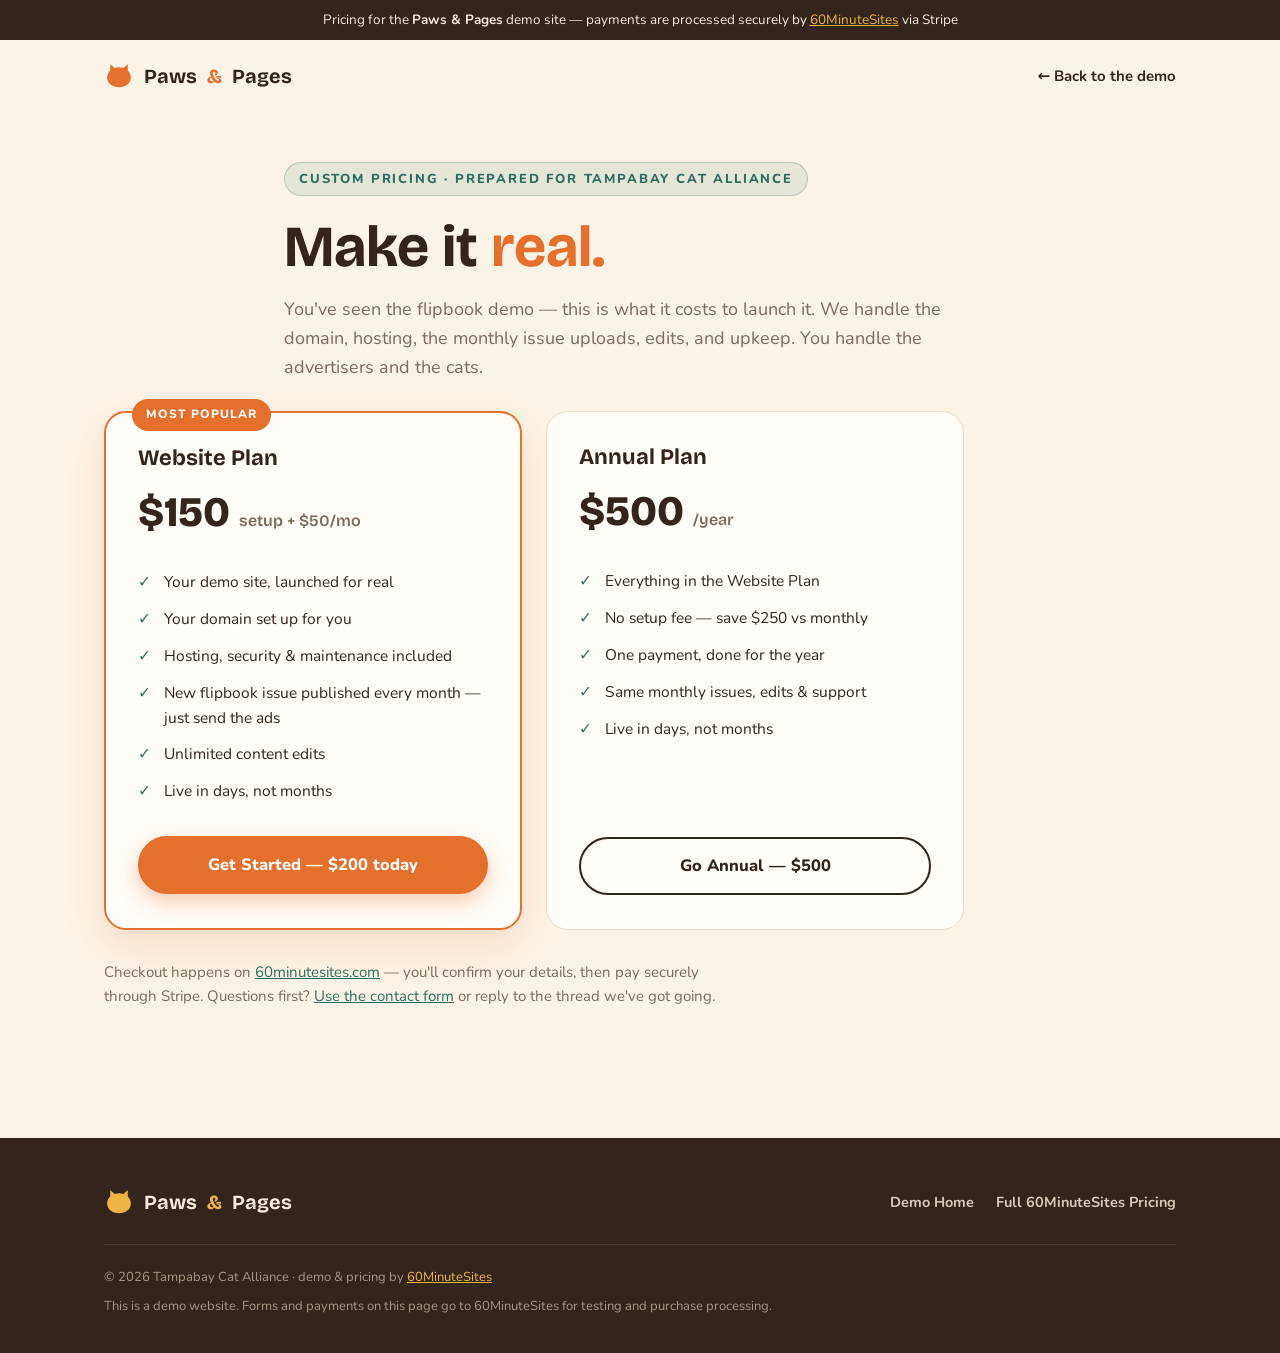
==== pricing.html @ 7be817d6 "Paws & Pages demo site — interactive 3D flipbook for TB Cat Alliance Co-Authored-By: Claude Fable 5 " ====
<!DOCTYPE html>
<html lang="en">
<head>
  <meta charset="UTF-8">
  <meta name="viewport" content="width=device-width, initial-scale=1.0">
  <title>Website Pricing — Paws &amp; Pages / Tampabay Cat Alliance</title>
  <meta name="description" content="Custom website pricing for the Paws & Pages community flipbook, built by 60MinuteSites.">
  <meta name="robots" content="noindex">
  <link rel="icon" href="data:image/svg+xml,%3Csvg xmlns='http://www.w3.org/2000/svg' viewBox='0 0 24 24'%3E%3Cpath fill='%23E5702E' d='M5 2.5 8.5 5.6C9.6 5.2 10.8 5 12 5s2.4.2 3.5.6L19 2.5v5c1.6 1.6 2.5 3.6 2.5 5.7C21.5 17.9 17.2 21 12 21S2.5 17.9 2.5 13.2c0-2.1.9-4.1 2.5-5.7z'/%3E%3C/svg%3E">
  <link rel="preconnect" href="https://fonts.googleapis.com">
  <link rel="preconnect" href="https://fonts.gstatic.com" crossorigin>
  <link href="https://fonts.googleapis.com/css2?family=Bricolage+Grotesque:wght@500;600;700;800&family=Nunito:ital,wght@0,400;0,600;0,700;0,800;1,400&display=swap" rel="stylesheet">
  <link rel="stylesheet" href="assets/style.css">
</head>
<body>

  <div class="demo-bar">
    Pricing for the <strong>Paws &amp; Pages</strong> demo site — payments are processed securely by <a href="https://60minutesites.com" target="_blank" rel="noopener">60MinuteSites</a> via Stripe
  </div>

  <div class="wrap">
    <nav>
      <a class="nav-logo" href="index.html">
        <svg class="cat" viewBox="0 0 24 24" aria-hidden="true"><path d="M5 2.5 8.5 5.6C9.6 5.2 10.8 5 12 5s2.4.2 3.5.6L19 2.5v5c1.6 1.6 2.5 3.6 2.5 5.7C21.5 17.9 17.2 21 12 21S2.5 17.9 2.5 13.2c0-2.1.9-4.1 2.5-5.7z"/></svg>
        Paws <em>&amp;</em> Pages
      </a>
      <div class="nav-links">
        <a href="index.html">← Back to the demo</a>
      </div>
    </nav>
  </div>

  <header class="wrap pricing-hero">
    <div class="eyebrow">Custom Pricing · Prepared for Tampabay Cat Alliance</div>
    <h1>Make it <em>real.</em></h1>
    <p>You've seen the flipbook demo — this is what it costs to launch it. We handle the domain, hosting, the monthly issue uploads, edits, and upkeep. You handle the advertisers and the cats.</p>
  </header>

  <div class="wrap" style="padding-bottom: 40px;">
    <div class="plans">
      <div class="plan featured">
        <div class="flag">Most Popular</div>
        <h3>Website Plan</h3>
        <div class="price">$150 <small>setup + $50/mo</small></div>
        <ul>
          <li>Your demo site, launched for real</li>
          <li>Your domain set up for you</li>
          <li>Hosting, security &amp; maintenance included</li>
          <li>New flipbook issue published every month — just send the ads</li>
          <li>Unlimited content edits</li>
          <li>Live in days, not months</li>
        </ul>
        <a class="btn btn-solid btn-lg" href="https://60minutesites.com/checkout-information.html?plan=monthly">Get Started — $200 today</a>
      </div>
      <div class="plan">
        <h3>Annual Plan</h3>
        <div class="price">$500 <small>/year</small></div>
        <ul>
          <li>Everything in the Website Plan</li>
          <li>No setup fee — save $250 vs monthly</li>
          <li>One payment, done for the year</li>
          <li>Same monthly issues, edits &amp; support</li>
          <li>Live in days, not months</li>
        </ul>
        <a class="btn btn-ghost btn-lg" href="https://60minutesites.com/checkout-information.html?plan=annual">Go Annual — $500</a>
      </div>
    </div>

    <p class="pricing-note">
      Checkout happens on <a href="https://60minutesites.com" target="_blank" rel="noopener">60minutesites.com</a> — you'll confirm your details, then pay securely through Stripe. Questions first? <a href="index.html#contact">Use the contact form</a> or reply to the thread we've got going.
    </p>
  </div>

  <footer>
    <div class="wrap">
      <div class="footer-grid">
        <a class="nav-logo" href="index.html">
          <svg class="cat" viewBox="0 0 24 24" aria-hidden="true"><path d="M5 2.5 8.5 5.6C9.6 5.2 10.8 5 12 5s2.4.2 3.5.6L19 2.5v5c1.6 1.6 2.5 3.6 2.5 5.7C21.5 17.9 17.2 21 12 21S2.5 17.9 2.5 13.2c0-2.1.9-4.1 2.5-5.7z"/></svg>
          Paws <em>&amp;</em> Pages
        </a>
        <div class="footer-links">
          <a href="index.html">Demo Home</a>
          <a href="https://60minutesites.com/pricing.html" target="_blank" rel="noopener">Full 60MinuteSites Pricing</a>
        </div>
      </div>
      <div class="footer-legal">
        <p>© 2026 Tampabay Cat Alliance · demo &amp; pricing by <a href="https://60minutesites.com" target="_blank" rel="noopener">60MinuteSites</a></p>
        <p style="margin-top:8px;">This is a demo website. Forms and payments on this page go to 60MinuteSites for testing and purchase processing.</p>
      </div>
    </div>
  </footer>

</body>
</html>
---- assets/style.css ----
/* ============================================================
   Paws & Pages — Tampabay Cat Alliance community flipbook
   Demo site by 60MinuteSites
   ============================================================ */

:root {
  --cream: #FBF3E6;
  --paper: #FFFDF8;
  --ink: #33241C;
  --muted: #7C6A5D;
  --orange: #E5702E;
  --orange-deep: #C4551D;
  --teal: #2E6E62;
  --teal-deep: #1E4F45;
  --gold: #F0B441;
  --line: #E9DCC6;
  --shadow: 0 18px 44px rgba(51, 36, 28, .14);
}

* { margin: 0; padding: 0; box-sizing: border-box; }

html { scroll-behavior: smooth; }

body {
  font-family: 'Nunito', system-ui, sans-serif;
  background: var(--cream);
  color: var(--ink);
  line-height: 1.6;
  font-size: 17px;
  overflow-x: hidden;
}

h1, h2, h3, .display {
  font-family: 'Bricolage Grotesque', 'Nunito', sans-serif;
  line-height: 1.08;
  font-weight: 700;
}

h1 em, h2 em { font-style: normal; color: var(--orange); }

a { color: var(--teal); }

img { max-width: 100%; }

.wrap { max-width: 1120px; margin: 0 auto; padding: 0 24px; }

section.wrap { padding-top: 84px; padding-bottom: 24px; }

/* ---------- demo bar ---------- */
.demo-bar {
  background: var(--ink);
  color: #F6EBDD;
  text-align: center;
  font-size: 13.5px;
  padding: 9px 16px;
}
.demo-bar a { color: var(--gold); }

/* ---------- nav ---------- */
nav {
  display: flex;
  align-items: center;
  justify-content: space-between;
  gap: 18px;
  padding: 20px 0 10px;
  flex-wrap: wrap;
}
.nav-logo {
  display: inline-flex;
  align-items: center;
  gap: 10px;
  font-family: 'Bricolage Grotesque', sans-serif;
  font-weight: 700;
  font-size: 20px;
  color: var(--ink);
  text-decoration: none;
}
.nav-logo em { font-style: normal; color: var(--orange); }
.nav-logo svg.cat { width: 30px; height: 30px; fill: var(--orange); flex: none; }
.nav-links {
  display: flex;
  align-items: center;
  gap: 22px;
  flex-wrap: wrap;
}
.nav-links a {
  color: var(--ink);
  text-decoration: none;
  font-weight: 700;
  font-size: 15px;
}
.nav-links a:hover { color: var(--orange-deep); }

/* ---------- buttons ---------- */
.btn {
  display: inline-block;
  border-radius: 999px;
  padding: 11px 22px;
  font-weight: 800;
  font-size: 15px;
  text-decoration: none;
  border: 2px solid var(--ink);
  color: var(--ink);
  background: transparent;
  cursor: pointer;
  font-family: 'Nunito', sans-serif;
  transition: transform .15s ease, box-shadow .15s ease;
}
.btn:hover { transform: translateY(-2px); }
.btn-solid {
  background: var(--orange);
  border-color: var(--orange);
  color: #fff;
  box-shadow: 0 8px 20px rgba(229, 112, 46, .35);
}
.btn-solid:hover { background: var(--orange-deep); border-color: var(--orange-deep); }
.btn-teal {
  background: var(--teal);
  border-color: var(--teal);
  color: #fff;
  box-shadow: 0 8px 20px rgba(46, 110, 98, .3);
}
.btn-teal:hover { background: var(--teal-deep); border-color: var(--teal-deep); }
.btn-ghost { background: transparent; }
.btn-lg { padding: 14px 30px; font-size: 16.5px; }

/* ---------- hero ---------- */
.hero {
  display: grid;
  grid-template-columns: 1.15fr .85fr;
  gap: 48px;
  align-items: center;
  padding-top: 56px;
  padding-bottom: 48px;
}
.eyebrow {
  display: inline-block;
  font-size: 13px;
  font-weight: 800;
  letter-spacing: .14em;
  text-transform: uppercase;
  color: var(--teal);
  background: rgba(46, 110, 98, .1);
  border: 1px solid rgba(46, 110, 98, .25);
  padding: 6px 14px;
  border-radius: 999px;
  margin-bottom: 20px;
}
.hero h1 { font-size: clamp(40px, 5.6vw, 66px); margin-bottom: 18px; }
.tagline {
  font-family: 'Bricolage Grotesque', sans-serif;
  font-size: clamp(19px, 2.2vw, 24px);
  font-weight: 600;
  color: var(--teal-deep);
  margin-bottom: 14px;
}
.sub { color: var(--muted); max-width: 54ch; margin-bottom: 28px; }
.hero-ctas { display: flex; gap: 14px; flex-wrap: wrap; }

/* hero cover mock */
.cover-mock-zone { position: relative; display: flex; justify-content: center; }
.cover-mock {
  width: min(300px, 78vw);
  aspect-ratio: 3 / 4.1;
  background: linear-gradient(160deg, var(--teal) 0%, var(--teal-deep) 70%);
  border-radius: 6px 14px 14px 6px;
  box-shadow: var(--shadow), inset 4px 0 0 rgba(255,255,255,.14);
  transform: rotate(3deg);
  padding: 22px 20px;
  color: #F6EFE2;
  position: relative;
  overflow: hidden;
}
.cover-mock::after {
  content: '';
  position: absolute;
  left: 8px; top: 0; bottom: 0;
  width: 2px;
  background: rgba(255,255,255,.25);
}
.cover-mock .masthead {
  font-family: 'Bricolage Grotesque', sans-serif;
  font-size: 30px;
  font-weight: 800;
  line-height: 1.05;
}
.cover-mock .masthead span { color: var(--gold); }
.cover-mock .issue {
  font-size: 12px;
  letter-spacing: .12em;
  text-transform: uppercase;
  opacity: .85;
  margin-top: 6px;
}
.cover-mock svg.cat-big {
  width: 62%;
  fill: rgba(240, 180, 65, .95);
  display: block;
  margin: 26px auto 0;
}
.cover-mock .cover-strip {
  position: absolute;
  left: 0; right: 0; bottom: 0;
  background: var(--gold);
  color: var(--ink);
  font-weight: 800;
  font-size: 12.5px;
  text-align: center;
  padding: 9px 12px;
}
.cover-badge {
  position: absolute;
  top: -14px; right: 4%;
  background: var(--orange);
  color: #fff;
  font-weight: 800;
  font-size: 13px;
  border-radius: 999px;
  padding: 8px 16px;
  transform: rotate(-4deg);
  box-shadow: 0 8px 18px rgba(196, 85, 29, .4);
}
.cover-badge-2 {
  position: absolute;
  bottom: 20%;
  left: 0;
  background: var(--paper);
  border: 1px solid var(--line);
  color: var(--ink);
  font-weight: 700;
  font-size: 13px;
  border-radius: 12px;
  padding: 10px 14px;
  box-shadow: var(--shadow);
  transform: rotate(-3deg);
}

/* ---------- marquee ---------- */
.marquee {
  overflow: hidden;
  background: var(--ink);
  color: var(--cream);
  padding: 12px 0;
  white-space: nowrap;
}
.marquee-inner { display: inline-flex; animation: scroll 26s linear infinite; }
.marquee-inner span {
  font-family: 'Bricolage Grotesque', sans-serif;
  font-weight: 600;
  font-size: 15px;
  letter-spacing: .06em;
  padding-right: 28px;
}
.marquee-inner b { color: var(--gold); font-weight: 600; padding: 0 8px; }
@keyframes scroll { to { transform: translateX(-50%); } }

/* ---------- section heads ---------- */
.section-head { max-width: 640px; margin-bottom: 40px; }
.section-head h2 { font-size: clamp(30px, 4vw, 44px); margin-bottom: 12px; }
.section-head p { color: var(--muted); }
.section-head.center { margin-left: auto; margin-right: auto; text-align: center; }

/* ============================================================
   FLIPBOOK
   ============================================================ */
.flipbook-zone {
  background: linear-gradient(180deg, rgba(46,110,98,.08), rgba(46,110,98,0) 70%);
  border-top: 1px solid var(--line);
  border-bottom: 1px solid var(--line);
  padding: 72px 0 64px;
}
.fb-wrap { position: relative; }
.fb-fit { display: flex; justify-content: center; overflow: visible; }
.fb-stage {
  width: 680px;
  height: 470px;
  perspective: 2400px;
  transform-origin: top center;
  position: relative;
  flex: none;
}
.book {
  position: absolute;
  inset: 0;
  transform-style: preserve-3d;
  transition: transform .95s cubic-bezier(.45, .1, .2, 1);
}
.book.at-start { transform: translateX(-25%); }
.book.at-end   { transform: translateX(25%); }

.leaf {
  position: absolute;
  left: 50%;
  top: 0;
  width: 50%;
  height: 100%;
  transform-style: preserve-3d;
  transform-origin: left center;
  transition: transform .95s cubic-bezier(.45, .1, .2, 1);
}
.leaf.flipped { transform: rotateY(-180deg); }

.face {
  position: absolute;
  inset: 0;
  backface-visibility: hidden;
  -webkit-backface-visibility: hidden;
  background: var(--paper);
  border: 1px solid var(--line);
  overflow: hidden;
  display: flex;
  flex-direction: column;
}
.face.front { border-radius: 0 10px 10px 0; box-shadow: inset 6px 0 14px -8px rgba(51,36,28,.28); }
.face.back  {
  transform: rotateY(180deg);
  border-radius: 10px 0 0 10px;
  box-shadow: inset -6px 0 14px -8px rgba(51,36,28,.28);
}

/* page chrome */
.page-num {
  position: absolute;
  bottom: 8px;
  font-size: 10.5px;
  color: var(--muted);
  letter-spacing: .08em;
}
.face.front .page-num { right: 12px; }
.face.back  .page-num { left: 12px; }

.sample-tag {
  position: absolute;
  top: 12px;
  right: -34px;
  transform: rotate(38deg);
  background: var(--ink);
  color: var(--gold);
  font-size: 9.5px;
  font-weight: 800;
  letter-spacing: .14em;
  padding: 4px 38px;
  z-index: 3;
}

/* cover page */
.pg-cover {
  background: linear-gradient(165deg, var(--teal) 0%, var(--teal-deep) 75%);
  color: #F6EFE2;
  padding: 26px 22px 0;
  text-align: center;
}
.pg-cover .masthead {
  font-family: 'Bricolage Grotesque', sans-serif;
  font-size: 34px;
  font-weight: 800;
  line-height: 1.02;
}
.pg-cover .masthead span { color: var(--gold); }
.pg-cover .issue {
  font-size: 11px;
  letter-spacing: .16em;
  text-transform: uppercase;
  opacity: .85;
  margin-top: 8px;
}
.pg-cover svg.cat-big { width: 52%; fill: rgba(240,180,65,.95); margin: 18px auto 0; }
.pg-cover .cover-strip {
  margin-top: auto;
  background: var(--gold);
  color: var(--ink);
  font-weight: 800;
  font-size: 11.5px;
  padding: 9px 10px;
}

/* generic inner page */
.pg { padding: 24px 22px; }
.pg .pg-kicker {
  font-size: 10.5px;
  font-weight: 800;
  letter-spacing: .16em;
  text-transform: uppercase;
  color: var(--teal);
  margin-bottom: 8px;
}
.pg h4 {
  font-family: 'Bricolage Grotesque', sans-serif;
  font-size: 21px;
  line-height: 1.12;
  margin-bottom: 10px;
}
.pg p { font-size: 12.5px; color: var(--muted); line-height: 1.5; }
.pg ul { list-style: none; margin-top: 10px; }
.pg ul li {
  font-size: 12.5px;
  padding: 5px 0 5px 24px;
  position: relative;
  color: var(--ink);
}
.pg ul li::before {
  content: '';
  position: absolute;
  left: 0; top: 7px;
  width: 14px; height: 14px;
  background: var(--orange);
  -webkit-mask: url("data:image/svg+xml,%3Csvg xmlns='http://www.w3.org/2000/svg' viewBox='0 0 24 24'%3E%3Ccircle cx='5' cy='9' r='2.4'/%3E%3Ccircle cx='12' cy='6.6' r='2.4'/%3E%3Ccircle cx='19' cy='9' r='2.4'/%3E%3Cellipse cx='12' cy='16.4' rx='6' ry='4.8'/%3E%3C/svg%3E") center/contain no-repeat;
          mask: url("data:image/svg+xml,%3Csvg xmlns='http://www.w3.org/2000/svg' viewBox='0 0 24 24'%3E%3Ccircle cx='5' cy='9' r='2.4'/%3E%3Ccircle cx='12' cy='6.6' r='2.4'/%3E%3Ccircle cx='19' cy='9' r='2.4'/%3E%3Cellipse cx='12' cy='16.4' rx='6' ry='4.8'/%3E%3C/svg%3E") center/contain no-repeat;
}

/* sample ad pages */
.pg-ad { padding: 22px 20px; text-align: center; justify-content: center; }
.pg-ad .ad-logo {
  font-family: 'Bricolage Grotesque', sans-serif;
  font-weight: 800;
  font-size: 22px;
  line-height: 1.1;
  margin-bottom: 4px;
}
.pg-ad .ad-tag { font-size: 11.5px; color: var(--muted); margin-bottom: 12px; }
.pg-ad .ad-art {
  border-radius: 10px;
  padding: 16px 10px;
  margin-bottom: 12px;
  color: #fff;
}
.pg-ad .ad-art .big {
  font-family: 'Bricolage Grotesque', sans-serif;
  font-size: 30px;
  font-weight: 800;
  line-height: 1;
}
.pg-ad .ad-art .small { font-size: 11.5px; font-weight: 700; opacity: .92; margin-top: 4px; }
.coupon {
  border: 2px dashed var(--orange);
  border-radius: 10px;
  padding: 9px 10px;
  font-size: 11px;
  font-weight: 800;
  color: var(--orange-deep);
  letter-spacing: .04em;
  text-transform: uppercase;
}
.pg-ad .ad-contact { font-size: 11px; color: var(--muted); margin-top: 10px; }

/* adopt page */
.adopt-cards { display: grid; grid-template-columns: 1fr 1fr; gap: 10px; margin-top: 14px; }
.adopt-card {
  background: var(--cream);
  border: 1px solid var(--line);
  border-radius: 10px;
  padding: 12px 8px;
  text-align: center;
}
.adopt-card svg { width: 44px; fill: var(--teal); display: block; margin: 0 auto 6px; }
.adopt-card.orange svg { fill: var(--orange); }
.adopt-card .name { font-weight: 800; font-size: 13px; }
.adopt-card .desc { font-size: 10.5px; color: var(--muted); line-height: 1.35; }

/* half-page demo */
.half-stack { display: flex; flex-direction: column; gap: 10px; height: 100%; }
.half-ad {
  flex: 1;
  border-radius: 10px;
  padding: 14px 12px;
  text-align: center;
  display: flex;
  flex-direction: column;
  justify-content: center;
  color: #fff;
}
.half-ad .h-name { font-family: 'Bricolage Grotesque', sans-serif; font-weight: 800; font-size: 17px; }
.half-ad .h-offer { font-size: 11.5px; font-weight: 700; opacity: .95; margin-top: 2px; }

/* back cover */
.pg-backcover {
  background: linear-gradient(165deg, var(--orange) 0%, var(--orange-deep) 80%);
  color: #fff;
  padding: 30px 22px;
  text-align: center;
  justify-content: center;
}
.pg-backcover h4 {
  font-family: 'Bricolage Grotesque', sans-serif;
  font-size: 25px;
  line-height: 1.1;
  margin-bottom: 10px;
}
.pg-backcover p { font-size: 12.5px; opacity: .93; }
.qr-mock {
  width: 74px; height: 74px;
  margin: 16px auto 8px;
  background:
    conic-gradient(from 0deg, #fff 25%, transparent 0 50%, #fff 0 75%, transparent 0) 0 0/24px 24px,
    #fff3;
  border: 4px solid #fff;
  border-radius: 8px;
}
.pg-backcover .qr-cap { font-size: 10.5px; letter-spacing: .1em; text-transform: uppercase; }

/* controls */
.fb-controls {
  display: flex;
  align-items: center;
  justify-content: center;
  gap: 18px;
  margin-top: 30px;
}
.fb-btn {
  width: 48px; height: 48px;
  border-radius: 50%;
  border: 2px solid var(--ink);
  background: var(--paper);
  font-size: 19px;
  font-weight: 800;
  color: var(--ink);
  cursor: pointer;
  transition: all .15s ease;
  line-height: 1;
}
.fb-btn:hover:not(:disabled) { background: var(--orange); border-color: var(--orange); color: #fff; }
.fb-btn:disabled { opacity: .3; cursor: default; }
.fb-counter { font-weight: 800; font-size: 14px; min-width: 110px; text-align: center; }
.fb-hint { text-align: center; color: var(--muted); font-size: 13.5px; margin-top: 12px; }

/* hotspots */
.fb-hot {
  position: absolute;
  top: 0; bottom: 0;
  width: 50%;
  cursor: pointer;
  z-index: 50;
  background: transparent;
  border: 0;
}
.fb-hot.left { left: 0; }
.fb-hot.right { right: 0; }

/* ---------- cards ---------- */
.cards { display: grid; grid-template-columns: repeat(3, 1fr); gap: 22px; }
.card {
  background: var(--paper);
  border: 1px solid var(--line);
  border-radius: 18px;
  padding: 28px 26px;
  box-shadow: 0 8px 24px rgba(51,36,28,.05);
}
.card .num {
  font-family: 'Bricolage Grotesque', sans-serif;
  font-weight: 800;
  color: var(--orange);
  font-size: 14px;
  letter-spacing: .1em;
  margin-bottom: 12px;
}
.card h3 { font-size: 21px; margin-bottom: 10px; }
.card p { color: var(--muted); font-size: 15.5px; }

/* ---------- rates ---------- */
.rates-note {
  display: inline-block;
  background: rgba(240, 180, 65, .18);
  border: 1px solid rgba(240, 180, 65, .5);
  color: #8A6410;
  font-weight: 800;
  font-size: 13.5px;
  border-radius: 999px;
  padding: 7px 16px;
  margin-bottom: 26px;
}
.rates { display: grid; grid-template-columns: repeat(4, 1fr); gap: 18px; }
.rate {
  background: var(--paper);
  border: 1px solid var(--line);
  border-radius: 18px;
  padding: 26px 22px;
  display: flex;
  flex-direction: column;
  position: relative;
}
.rate.premium { border: 2px solid var(--teal); box-shadow: 0 12px 30px rgba(46,110,98,.14); }
.rate .flag {
  position: absolute;
  top: -13px; left: 20px;
  background: var(--teal);
  color: #fff;
  font-size: 11.5px;
  font-weight: 800;
  letter-spacing: .08em;
  text-transform: uppercase;
  border-radius: 999px;
  padding: 5px 12px;
}
.rate h3 { font-size: 18px; margin-bottom: 6px; }
.rate .price {
  font-family: 'Bricolage Grotesque', sans-serif;
  font-size: 34px;
  font-weight: 800;
  color: var(--ink);
}
.rate .price small { font-size: 14px; color: var(--muted); font-weight: 600; }
.rate ul { list-style: none; margin: 14px 0 20px; flex: 1; }
.rate ul li {
  font-size: 14px;
  padding: 5px 0 5px 24px;
  position: relative;
  color: var(--ink);
}
.rate ul li::before {
  content: '✓';
  position: absolute;
  left: 0;
  color: var(--teal);
  font-weight: 800;
}
.rate .btn { text-align: center; }

.rate-perks {
  margin-top: 30px;
  background: var(--paper);
  border: 1px solid var(--line);
  border-radius: 18px;
  padding: 22px 26px;
  display: flex;
  gap: 12px 34px;
  flex-wrap: wrap;
  align-items: center;
}
.rate-perks .perk {
  display: inline-flex;
  align-items: center;
  gap: 10px;
  font-weight: 700;
  font-size: 14.5px;
}
.rate-perks .perk svg { width: 20px; height: 20px; fill: var(--orange); flex: none; }

/* ---------- coverage ---------- */
.coverage {
  background: var(--teal-deep);
  color: #EAF3EF;
  border-radius: 26px;
  padding: 52px 48px;
  display: grid;
  grid-template-columns: 1fr 1fr;
  gap: 40px;
  align-items: center;
}
.coverage h2 { font-size: clamp(28px, 3.6vw, 40px); margin-bottom: 14px; color: #fff; }
.coverage h2 em { color: var(--gold); font-style: normal; }
.coverage p { color: #C4D8D0; font-size: 15.5px; }
.county-list { display: flex; flex-direction: column; gap: 12px; }
.county {
  display: flex;
  align-items: center;
  gap: 14px;
  background: rgba(255,255,255,.07);
  border: 1px solid rgba(255,255,255,.14);
  border-radius: 14px;
  padding: 14px 18px;
}
.county .badge {
  flex: none;
  font-size: 11px;
  font-weight: 800;
  letter-spacing: .08em;
  text-transform: uppercase;
  border-radius: 999px;
  padding: 5px 12px;
  background: var(--gold);
  color: var(--ink);
}
.county.soon .badge { background: rgba(255,255,255,.18); color: #EAF3EF; }
.county .cname { font-weight: 800; font-size: 16px; color: #fff; }
.county .cdesc { font-size: 13px; color: #C4D8D0; }

/* ---------- about ---------- */
.about-grid {
  display: grid;
  grid-template-columns: .9fr 1.1fr;
  gap: 48px;
  align-items: center;
}
.about-art {
  background: var(--paper);
  border: 1px solid var(--line);
  border-radius: 24px;
  padding: 40px 30px;
  text-align: center;
  box-shadow: var(--shadow);
}
.about-art svg.cat-big { width: 46%; fill: var(--teal); }
.about-stats { display: grid; grid-template-columns: 1fr 1fr; gap: 12px; margin-top: 26px; }
.stat {
  background: var(--cream);
  border: 1px solid var(--line);
  border-radius: 12px;
  padding: 12px 8px;
}
.stat b { display: block; font-family: 'Bricolage Grotesque', sans-serif; font-size: 18px; color: var(--orange-deep); }
.stat span { font-size: 12px; color: var(--muted); font-weight: 700; }
.big-quote {
  font-family: 'Bricolage Grotesque', sans-serif;
  font-size: clamp(22px, 2.6vw, 30px);
  font-weight: 600;
  line-height: 1.25;
  margin-bottom: 18px;
}
.big-quote strong { color: var(--teal); }
.about-copy p { color: var(--muted); margin-bottom: 14px; }
.about-copy .sig { font-weight: 800; color: var(--ink); }

/* ---------- contact ---------- */
.contact-grid {
  display: grid;
  grid-template-columns: .85fr 1.15fr;
  gap: 48px;
  align-items: start;
}
.contact-side p { color: var(--muted); margin-bottom: 14px; }
.contact-form {
  background: var(--paper);
  border: 1px solid var(--line);
  border-radius: 22px;
  padding: 32px 30px;
  display: grid;
  grid-template-columns: 1fr 1fr;
  gap: 18px;
  box-shadow: var(--shadow);
}
.contact-form .full { grid-column: 1 / -1; }
.contact-form label {
  display: block;
  font-weight: 800;
  font-size: 13.5px;
  margin-bottom: 6px;
}
.contact-form input,
.contact-form select,
.contact-form textarea {
  width: 100%;
  border: 1.5px solid var(--line);
  border-radius: 10px;
  background: #fff;
  padding: 11px 13px;
  font-family: 'Nunito', sans-serif;
  font-size: 15px;
  color: var(--ink);
}
.contact-form input:focus,
.contact-form select:focus,
.contact-form textarea:focus {
  outline: none;
  border-color: var(--teal);
  box-shadow: 0 0 0 3px rgba(46,110,98,.14);
}
.contact-form textarea { min-height: 110px; resize: vertical; }
.form-disclaimer { font-size: 12.5px; color: var(--muted); }
.notify-form { display: flex; gap: 10px; flex-wrap: wrap; }
.notify-form input[type=email] {
  flex: 1;
  min-width: 200px;
  border: 1.5px solid var(--line);
  border-radius: 999px;
  padding: 11px 18px;
  font-family: 'Nunito', sans-serif;
  font-size: 15px;
}

/* ---------- pricing page ---------- */
.pricing-hero { padding-top: 60px; padding-bottom: 30px; max-width: 760px; }
.pricing-hero h1 { font-size: clamp(38px, 5vw, 58px); margin-bottom: 16px; }
.pricing-hero p { color: var(--muted); font-size: 18px; }
.plans { display: grid; grid-template-columns: 1fr 1fr; gap: 24px; max-width: 860px; }
.plan {
  background: var(--paper);
  border: 1px solid var(--line);
  border-radius: 22px;
  padding: 34px 32px;
  position: relative;
  display: flex;
  flex-direction: column;
}
.plan.featured { border: 2px solid var(--orange); box-shadow: 0 16px 40px rgba(229,112,46,.16); }
.plan .flag {
  position: absolute;
  top: -14px; left: 26px;
  background: var(--orange);
  color: #fff;
  font-size: 12px;
  font-weight: 800;
  letter-spacing: .08em;
  text-transform: uppercase;
  border-radius: 999px;
  padding: 6px 14px;
}
.plan h3 { font-size: 22px; margin-bottom: 8px; }
.plan .price { font-family: 'Bricolage Grotesque', sans-serif; font-size: 42px; font-weight: 800; }
.plan .price small { font-size: 16px; color: var(--muted); font-weight: 600; }
.plan ul { list-style: none; margin: 18px 0 26px; flex: 1; }
.plan ul li {
  padding: 6px 0 6px 26px;
  position: relative;
  font-size: 15.5px;
}
.plan ul li::before {
  content: '✓';
  position: absolute;
  left: 0;
  color: var(--teal);
  font-weight: 800;
}
.plan .btn { text-align: center; }
.pricing-note { margin-top: 30px; color: var(--muted); font-size: 15px; max-width: 640px; }

/* ---------- thank-you ---------- */
.thanks {
  max-width: 640px;
  margin: 0 auto;
  padding: 90px 24px 110px;
  text-align: center;
}
.thanks svg.cat-big { width: 110px; fill: var(--orange); margin-bottom: 26px; }
.thanks h1 { font-size: clamp(36px, 5vw, 54px); margin-bottom: 16px; }
.thanks p { color: var(--muted); font-size: 18px; margin-bottom: 30px; }
.thanks .hero-ctas { justify-content: center; }

/* ---------- footer ---------- */
footer {
  background: var(--ink);
  color: #D8C9B8;
  margin-top: 90px;
  padding: 48px 0 36px;
}
footer .nav-logo { color: #F6EBDD; }
footer .nav-logo svg.cat { fill: var(--gold); }
footer .nav-logo em { color: var(--gold); }
.footer-grid {
  display: flex;
  align-items: center;
  justify-content: space-between;
  gap: 20px;
  flex-wrap: wrap;
  padding-bottom: 26px;
  border-bottom: 1px solid rgba(255,255,255,.12);
}
.footer-links { display: flex; gap: 22px; flex-wrap: wrap; }
.footer-links a { color: #D8C9B8; text-decoration: none; font-size: 14.5px; font-weight: 700; }
.footer-links a:hover { color: var(--gold); }
.footer-legal { padding-top: 22px; font-size: 13px; color: #A89684; }
.footer-legal a { color: var(--gold); }

/* ---------- responsive ---------- */
@media (max-width: 960px) {
  .hero { grid-template-columns: 1fr; gap: 40px; }
  .cards { grid-template-columns: 1fr; }
  .rates { grid-template-columns: 1fr 1fr; }
  .coverage { grid-template-columns: 1fr; padding: 40px 30px; }
  .about-grid, .contact-grid { grid-template-columns: 1fr; }
  .plans { grid-template-columns: 1fr; }
}
@media (max-width: 560px) {
  .rates { grid-template-columns: 1fr; }
  .contact-form { grid-template-columns: 1fr; }
  .nav-links { gap: 14px; font-size: 14px; }
  section.wrap { padding-top: 64px; }
}
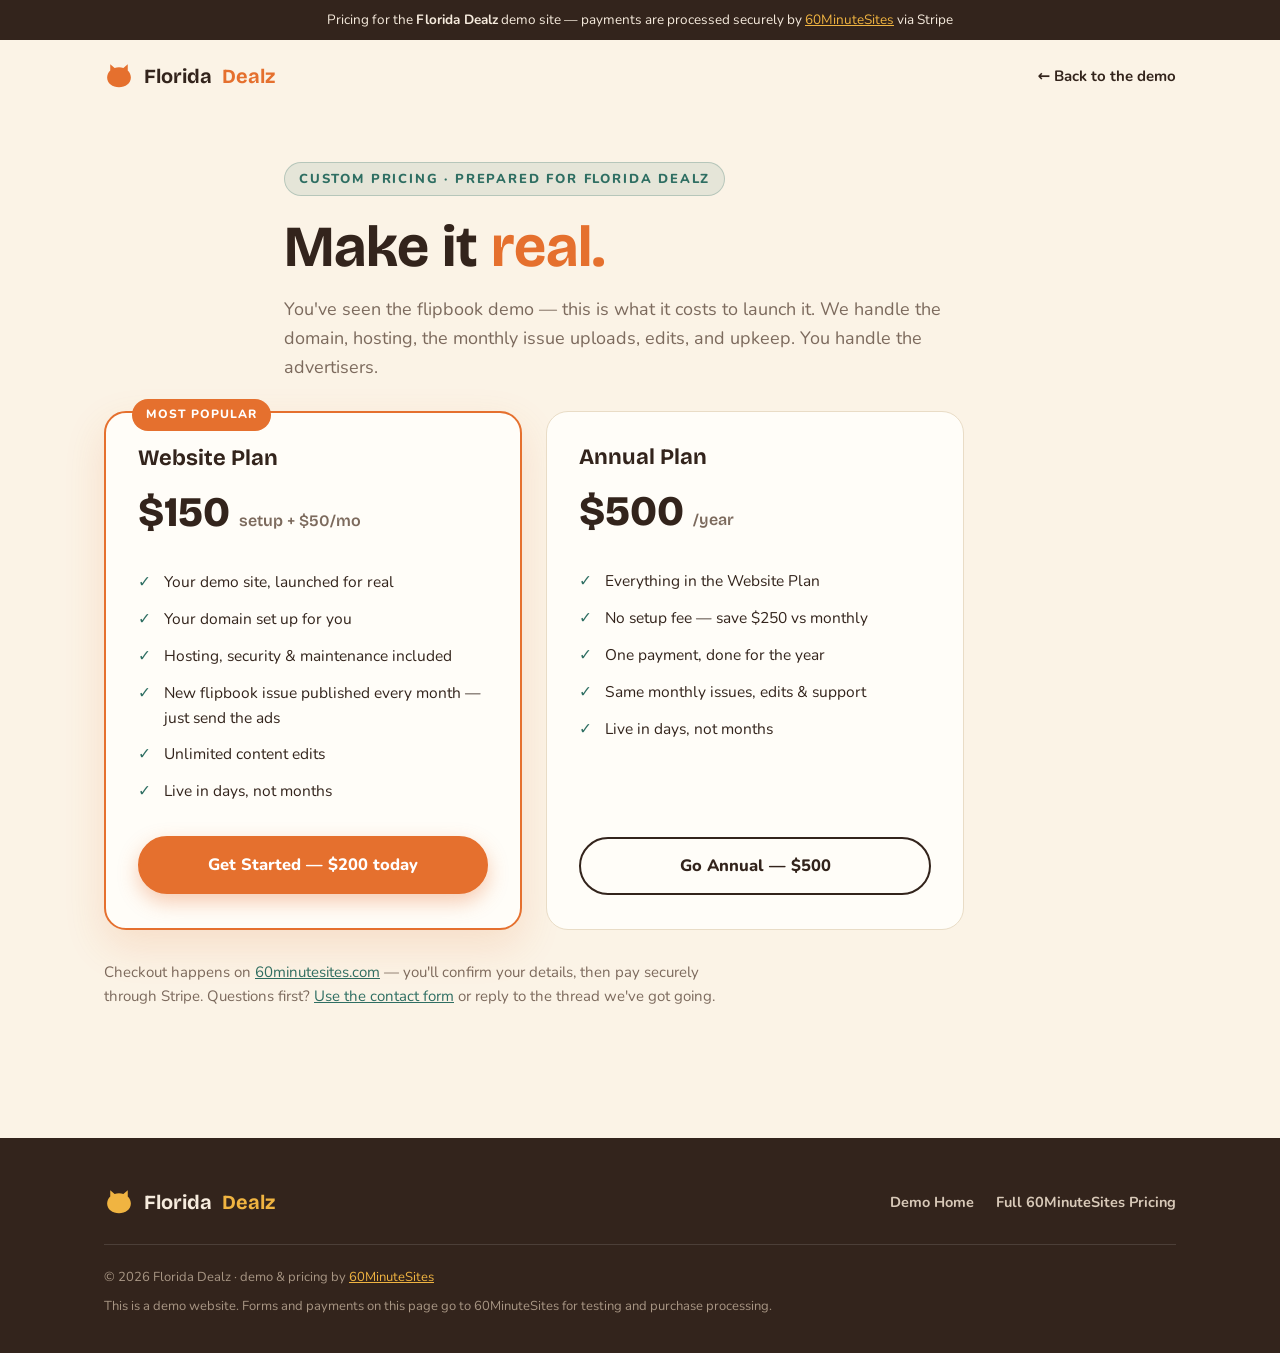
==== commit 5291a880: "Rebrand to Florida Dealz — drop rescue angle, keep cat mascot (now with shades) Co-Authored-By: Clau" ====
--- a/pricing.html
+++ b/pricing.html
@@ -3,8 +3,8 @@
 <head>
   <meta charset="UTF-8">
   <meta name="viewport" content="width=device-width, initial-scale=1.0">
-  <title>Website Pricing — Paws &amp; Pages / Tampabay Cat Alliance</title>
-  <meta name="description" content="Custom website pricing for the Paws & Pages community flipbook, built by 60MinuteSites.">
+  <title>Website Pricing — Florida Dealz</title>
+  <meta name="description" content="Custom website pricing for the Florida Dealz community flipbook, built by 60MinuteSites.">
   <meta name="robots" content="noindex">
   <link rel="icon" href="data:image/svg+xml,%3Csvg xmlns='http://www.w3.org/2000/svg' viewBox='0 0 24 24'%3E%3Cpath fill='%23E5702E' d='M5 2.5 8.5 5.6C9.6 5.2 10.8 5 12 5s2.4.2 3.5.6L19 2.5v5c1.6 1.6 2.5 3.6 2.5 5.7C21.5 17.9 17.2 21 12 21S2.5 17.9 2.5 13.2c0-2.1.9-4.1 2.5-5.7z'/%3E%3C/svg%3E">
   <link rel="preconnect" href="https://fonts.googleapis.com">
@@ -15,14 +15,14 @@
 <body>
 
   <div class="demo-bar">
-    Pricing for the <strong>Paws &amp; Pages</strong> demo site — payments are processed securely by <a href="https://60minutesites.com" target="_blank" rel="noopener">60MinuteSites</a> via Stripe
+    Pricing for the <strong>Florida Dealz</strong> demo site — payments are processed securely by <a href="https://60minutesites.com" target="_blank" rel="noopener">60MinuteSites</a> via Stripe
   </div>
 
   <div class="wrap">
     <nav>
       <a class="nav-logo" href="index.html">
         <svg class="cat" viewBox="0 0 24 24" aria-hidden="true"><path d="M5 2.5 8.5 5.6C9.6 5.2 10.8 5 12 5s2.4.2 3.5.6L19 2.5v5c1.6 1.6 2.5 3.6 2.5 5.7C21.5 17.9 17.2 21 12 21S2.5 17.9 2.5 13.2c0-2.1.9-4.1 2.5-5.7z"/></svg>
-        Paws <em>&amp;</em> Pages
+        Florida <em>Dealz</em>
       </a>
       <div class="nav-links">
         <a href="index.html">← Back to the demo</a>
@@ -31,9 +31,9 @@
   </div>
 
   <header class="wrap pricing-hero">
-    <div class="eyebrow">Custom Pricing · Prepared for Tampabay Cat Alliance</div>
+    <div class="eyebrow">Custom Pricing · Prepared for Florida Dealz</div>
     <h1>Make it <em>real.</em></h1>
-    <p>You've seen the flipbook demo — this is what it costs to launch it. We handle the domain, hosting, the monthly issue uploads, edits, and upkeep. You handle the advertisers and the cats.</p>
+    <p>You've seen the flipbook demo — this is what it costs to launch it. We handle the domain, hosting, the monthly issue uploads, edits, and upkeep. You handle the advertisers.</p>
   </header>
 
   <div class="wrap" style="padding-bottom: 40px;">
@@ -76,7 +76,7 @@
       <div class="footer-grid">
         <a class="nav-logo" href="index.html">
           <svg class="cat" viewBox="0 0 24 24" aria-hidden="true"><path d="M5 2.5 8.5 5.6C9.6 5.2 10.8 5 12 5s2.4.2 3.5.6L19 2.5v5c1.6 1.6 2.5 3.6 2.5 5.7C21.5 17.9 17.2 21 12 21S2.5 17.9 2.5 13.2c0-2.1.9-4.1 2.5-5.7z"/></svg>
-          Paws <em>&amp;</em> Pages
+          Florida <em>Dealz</em>
         </a>
         <div class="footer-links">
           <a href="index.html">Demo Home</a>
@@ -84,7 +84,7 @@
         </div>
       </div>
       <div class="footer-legal">
-        <p>© 2026 Tampabay Cat Alliance · demo &amp; pricing by <a href="https://60minutesites.com" target="_blank" rel="noopener">60MinuteSites</a></p>
+        <p>© 2026 Florida Dealz · demo &amp; pricing by <a href="https://60minutesites.com" target="_blank" rel="noopener">60MinuteSites</a></p>
         <p style="margin-top:8px;">This is a demo website. Forms and payments on this page go to 60MinuteSites for testing and purchase processing.</p>
       </div>
     </div>
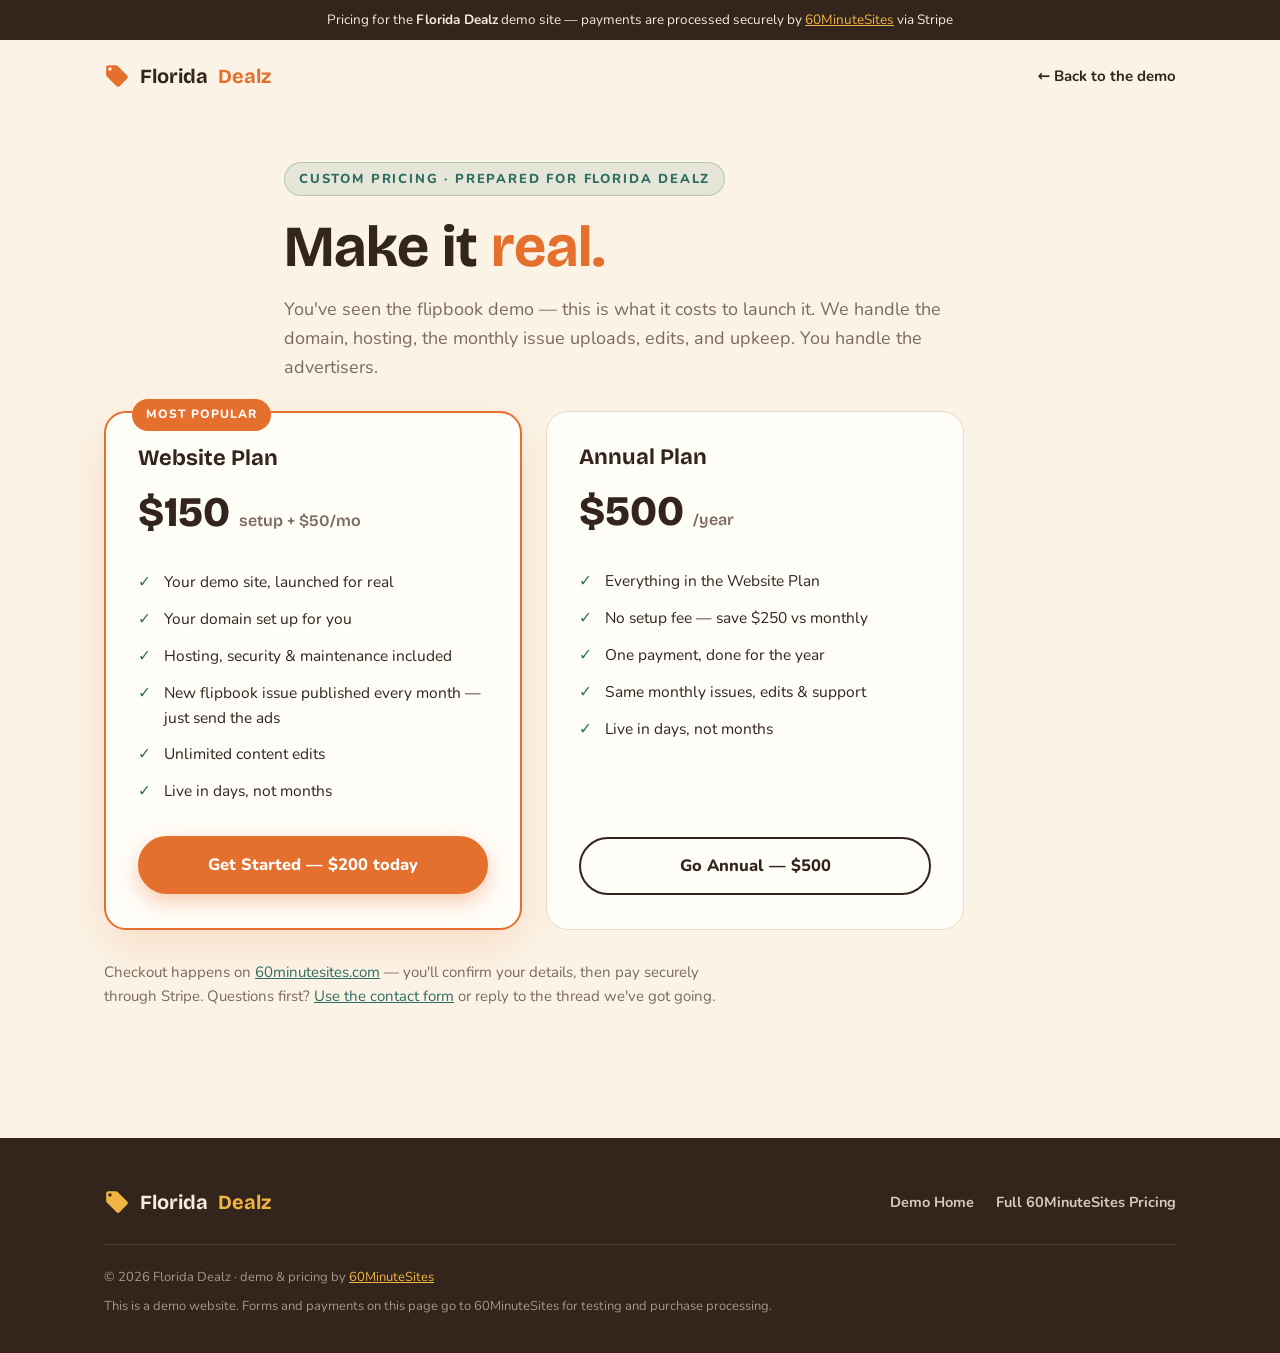
==== commit 6ddcffb4: "De-cat completely: tag logo, sample sponsor ad on covers, cost infographic; add client phone/email t" ====
--- a/pricing.html
+++ b/pricing.html
@@ -6,7 +6,7 @@
   <title>Website Pricing — Florida Dealz</title>
   <meta name="description" content="Custom website pricing for the Florida Dealz community flipbook, built by 60MinuteSites.">
   <meta name="robots" content="noindex">
-  <link rel="icon" href="data:image/svg+xml,%3Csvg xmlns='http://www.w3.org/2000/svg' viewBox='0 0 24 24'%3E%3Cpath fill='%23E5702E' d='M5 2.5 8.5 5.6C9.6 5.2 10.8 5 12 5s2.4.2 3.5.6L19 2.5v5c1.6 1.6 2.5 3.6 2.5 5.7C21.5 17.9 17.2 21 12 21S2.5 17.9 2.5 13.2c0-2.1.9-4.1 2.5-5.7z'/%3E%3C/svg%3E">
+  <link rel="icon" href="data:image/svg+xml,%3Csvg xmlns='http://www.w3.org/2000/svg' viewBox='0 0 24 24'%3E%3Cpath fill='%23E5702E' d='M21.41 11.58l-9-9C12.05 2.22 11.55 2 11 2H4c-1.1 0-2 .9-2 2v7c0 .55.22 1.05.59 1.42l9 9c.36.36.86.58 1.41.58s1.05-.22 1.41-.59l7-7c.37-.36.59-.86.59-1.41 0-.55-.22-1.06-.59-1.42zM5.5 7C4.67 7 4 6.33 4 5.5S4.67 4 5.5 4 7 4.67 7 5.5 6.33 7 5.5 7z'/%3E%3C/svg%3E">
   <link rel="preconnect" href="https://fonts.googleapis.com">
   <link rel="preconnect" href="https://fonts.gstatic.com" crossorigin>
   <link href="https://fonts.googleapis.com/css2?family=Bricolage+Grotesque:wght@500;600;700;800&family=Nunito:ital,wght@0,400;0,600;0,700;0,800;1,400&display=swap" rel="stylesheet">
@@ -21,7 +21,7 @@
   <div class="wrap">
     <nav>
       <a class="nav-logo" href="index.html">
-        <svg class="cat" viewBox="0 0 24 24" aria-hidden="true"><path d="M5 2.5 8.5 5.6C9.6 5.2 10.8 5 12 5s2.4.2 3.5.6L19 2.5v5c1.6 1.6 2.5 3.6 2.5 5.7C21.5 17.9 17.2 21 12 21S2.5 17.9 2.5 13.2c0-2.1.9-4.1 2.5-5.7z"/></svg>
+        <svg class="mark" viewBox="0 0 24 24" aria-hidden="true"><path d="M21.41 11.58l-9-9C12.05 2.22 11.55 2 11 2H4c-1.1 0-2 .9-2 2v7c0 .55.22 1.05.59 1.42l9 9c.36.36.86.58 1.41.58s1.05-.22 1.41-.59l7-7c.37-.36.59-.86.59-1.41 0-.55-.22-1.06-.59-1.42zM5.5 7C4.67 7 4 6.33 4 5.5S4.67 4 5.5 4 7 4.67 7 5.5 6.33 7 5.5 7z"/></svg>
         Florida <em>Dealz</em>
       </a>
       <div class="nav-links">
@@ -75,7 +75,7 @@
     <div class="wrap">
       <div class="footer-grid">
         <a class="nav-logo" href="index.html">
-          <svg class="cat" viewBox="0 0 24 24" aria-hidden="true"><path d="M5 2.5 8.5 5.6C9.6 5.2 10.8 5 12 5s2.4.2 3.5.6L19 2.5v5c1.6 1.6 2.5 3.6 2.5 5.7C21.5 17.9 17.2 21 12 21S2.5 17.9 2.5 13.2c0-2.1.9-4.1 2.5-5.7z"/></svg>
+          <svg class="mark" viewBox="0 0 24 24" aria-hidden="true"><path d="M21.41 11.58l-9-9C12.05 2.22 11.55 2 11 2H4c-1.1 0-2 .9-2 2v7c0 .55.22 1.05.59 1.42l9 9c.36.36.86.58 1.41.58s1.05-.22 1.41-.59l7-7c.37-.36.59-.86.59-1.41 0-.55-.22-1.06-.59-1.42zM5.5 7C4.67 7 4 6.33 4 5.5S4.67 4 5.5 4 7 4.67 7 5.5 6.33 7 5.5 7z"/></svg>
           Florida <em>Dealz</em>
         </a>
         <div class="footer-links">
--- a/assets/style.css
+++ b/assets/style.css
@@ -1,5 +1,5 @@
 /* ============================================================
-   Paws & Pages — Tampabay Cat Alliance community flipbook
+   Florida Dealz — Tampa Bay's monthly deal flipbook
    Demo site by 60MinuteSites
    ============================================================ */
 
@@ -76,7 +76,7 @@
   text-decoration: none;
 }
 .nav-logo em { font-style: normal; color: var(--orange); }
-.nav-logo svg.cat { width: 30px; height: 30px; fill: var(--orange); flex: none; }
+.nav-logo svg.mark { width: 26px; height: 26px; fill: var(--orange); flex: none; }
 .nav-links {
   display: flex;
   align-items: center;
@@ -90,6 +90,9 @@
   font-size: 15px;
 }
 .nav-links a:hover { color: var(--orange-deep); }
+.nav-links a.nav-phone { color: var(--orange-deep); }
+.hero-phone { margin-top: 18px; font-weight: 700; font-size: 16.5px; }
+.hero-phone a { color: var(--orange-deep); text-decoration: none; border-bottom: 2px solid var(--gold); }
 
 /* ---------- buttons ---------- */
 .btn {
@@ -365,6 +368,47 @@
   margin-top: 8px;
 }
 .pg-cover svg.cat-big { width: 52%; fill: rgba(240,180,65,.95); margin: 18px auto 0; }
+
+/* cover sponsor sample ad (flipbook cover + hero mock) */
+.cover-ad {
+  background: var(--paper);
+  color: var(--ink);
+  border-radius: 10px;
+  width: 88%;
+  margin: 18px auto 0;
+  padding: 14px 12px;
+  text-align: center;
+  box-shadow: 0 10px 24px rgba(0,0,0,.28);
+}
+.cover-ad .cover-ad-chip {
+  display: inline-block;
+  background: var(--gold);
+  color: var(--ink);
+  font-size: 9px;
+  font-weight: 800;
+  letter-spacing: .14em;
+  text-transform: uppercase;
+  border-radius: 999px;
+  padding: 3px 10px;
+  margin-bottom: 8px;
+}
+.cover-ad .cover-ad-name {
+  font-family: 'Bricolage Grotesque', sans-serif;
+  font-weight: 800;
+  font-size: 19px;
+  line-height: 1.1;
+}
+.cover-ad .cover-ad-offer {
+  color: var(--orange-deep);
+  font-weight: 800;
+  font-size: 15px;
+  margin-top: 3px;
+}
+.cover-ad .cover-ad-sub {
+  color: var(--muted);
+  font-size: 10.5px;
+  margin-top: 5px;
+}
 .pg-cover .cover-strip {
   margin-top: auto;
   background: var(--gold);
@@ -402,10 +446,10 @@
   content: '';
   position: absolute;
   left: 0; top: 7px;
-  width: 14px; height: 14px;
+  width: 13px; height: 13px;
   background: var(--orange);
-  -webkit-mask: url("data:image/svg+xml,%3Csvg xmlns='http://www.w3.org/2000/svg' viewBox='0 0 24 24'%3E%3Ccircle cx='5' cy='9' r='2.4'/%3E%3Ccircle cx='12' cy='6.6' r='2.4'/%3E%3Ccircle cx='19' cy='9' r='2.4'/%3E%3Cellipse cx='12' cy='16.4' rx='6' ry='4.8'/%3E%3C/svg%3E") center/contain no-repeat;
-          mask: url("data:image/svg+xml,%3Csvg xmlns='http://www.w3.org/2000/svg' viewBox='0 0 24 24'%3E%3Ccircle cx='5' cy='9' r='2.4'/%3E%3Ccircle cx='12' cy='6.6' r='2.4'/%3E%3Ccircle cx='19' cy='9' r='2.4'/%3E%3Cellipse cx='12' cy='16.4' rx='6' ry='4.8'/%3E%3C/svg%3E") center/contain no-repeat;
+  -webkit-mask: url("data:image/svg+xml,%3Csvg xmlns='http://www.w3.org/2000/svg' viewBox='0 0 24 24'%3E%3Cpath d='M21.41 11.58l-9-9C12.05 2.22 11.55 2 11 2H4c-1.1 0-2 .9-2 2v7c0 .55.22 1.05.59 1.42l9 9c.36.36.86.58 1.41.58s1.05-.22 1.41-.59l7-7c.37-.36.59-.86.59-1.41 0-.55-.22-1.06-.59-1.42zM5.5 7C4.67 7 4 6.33 4 5.5S4.67 4 5.5 4 7 4.67 7 5.5 6.33 7 5.5 7z'/%3E%3C/svg%3E") center/contain no-repeat;
+          mask: url("data:image/svg+xml,%3Csvg xmlns='http://www.w3.org/2000/svg' viewBox='0 0 24 24'%3E%3Cpath d='M21.41 11.58l-9-9C12.05 2.22 11.55 2 11 2H4c-1.1 0-2 .9-2 2v7c0 .55.22 1.05.59 1.42l9 9c.36.36.86.58 1.41.58s1.05-.22 1.41-.59l7-7c.37-.36.59-.86.59-1.41 0-.55-.22-1.06-.59-1.42zM5.5 7C4.67 7 4 6.33 4 5.5S4.67 4 5.5 4 7 4.67 7 5.5 6.33 7 5.5 7z'/%3E%3C/svg%3E") center/contain no-repeat;
 }
 
 /* sample ad pages */
@@ -691,6 +735,15 @@
 }
 .about-art svg.cat-big { width: 46%; fill: var(--teal); }
 .about-stats { display: grid; grid-template-columns: 1fr 1fr; gap: 12px; margin-top: 26px; }
+.ig-title { font-family: 'Bricolage Grotesque', sans-serif; font-weight: 700; font-size: 17px; margin-bottom: 18px; }
+.ig-row { display: grid; grid-template-columns: 96px 1fr 36px; align-items: center; gap: 10px; margin-bottom: 10px; }
+.ig-label { font-size: 12px; font-weight: 800; text-align: right; color: var(--muted); }
+.ig-track { background: var(--cream); border: 1px solid var(--line); border-radius: 999px; height: 18px; overflow: hidden; }
+.ig-bar { height: 100%; border-radius: 999px; }
+.ig-bar-print { background: linear-gradient(90deg, #8A7264, #6B584C); }
+.ig-bar-digital { background: linear-gradient(90deg, var(--orange), var(--gold)); }
+.ig-val { font-size: 12px; font-weight: 800; color: var(--ink); text-align: left; }
+.ig-note { font-size: 12px; color: var(--muted); margin-top: 6px; }
 .stat {
   background: var(--cream);
   border: 1px solid var(--line);
@@ -833,7 +886,7 @@
   padding: 48px 0 36px;
 }
 footer .nav-logo { color: #F6EBDD; }
-footer .nav-logo svg.cat { fill: var(--gold); }
+footer .nav-logo svg.mark { fill: var(--gold); }
 footer .nav-logo em { color: var(--gold); }
 .footer-grid {
   display: flex;
